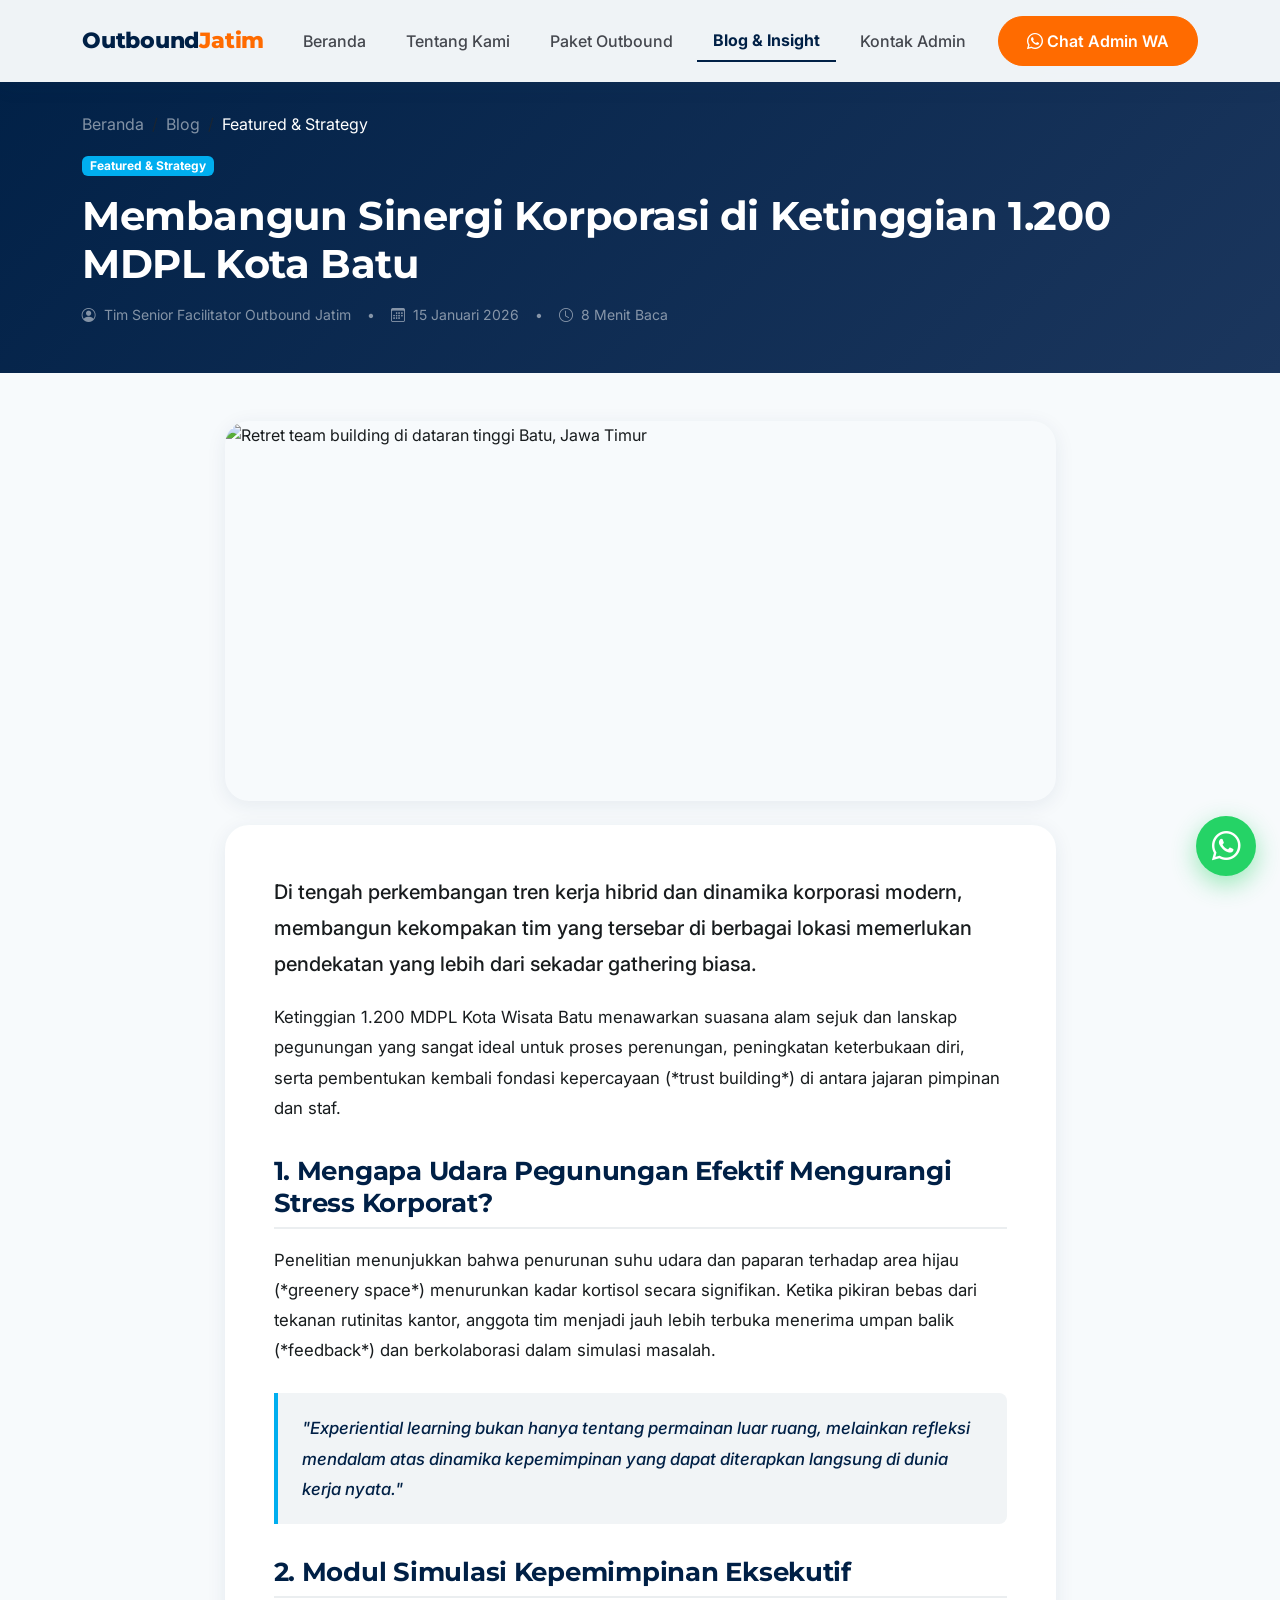
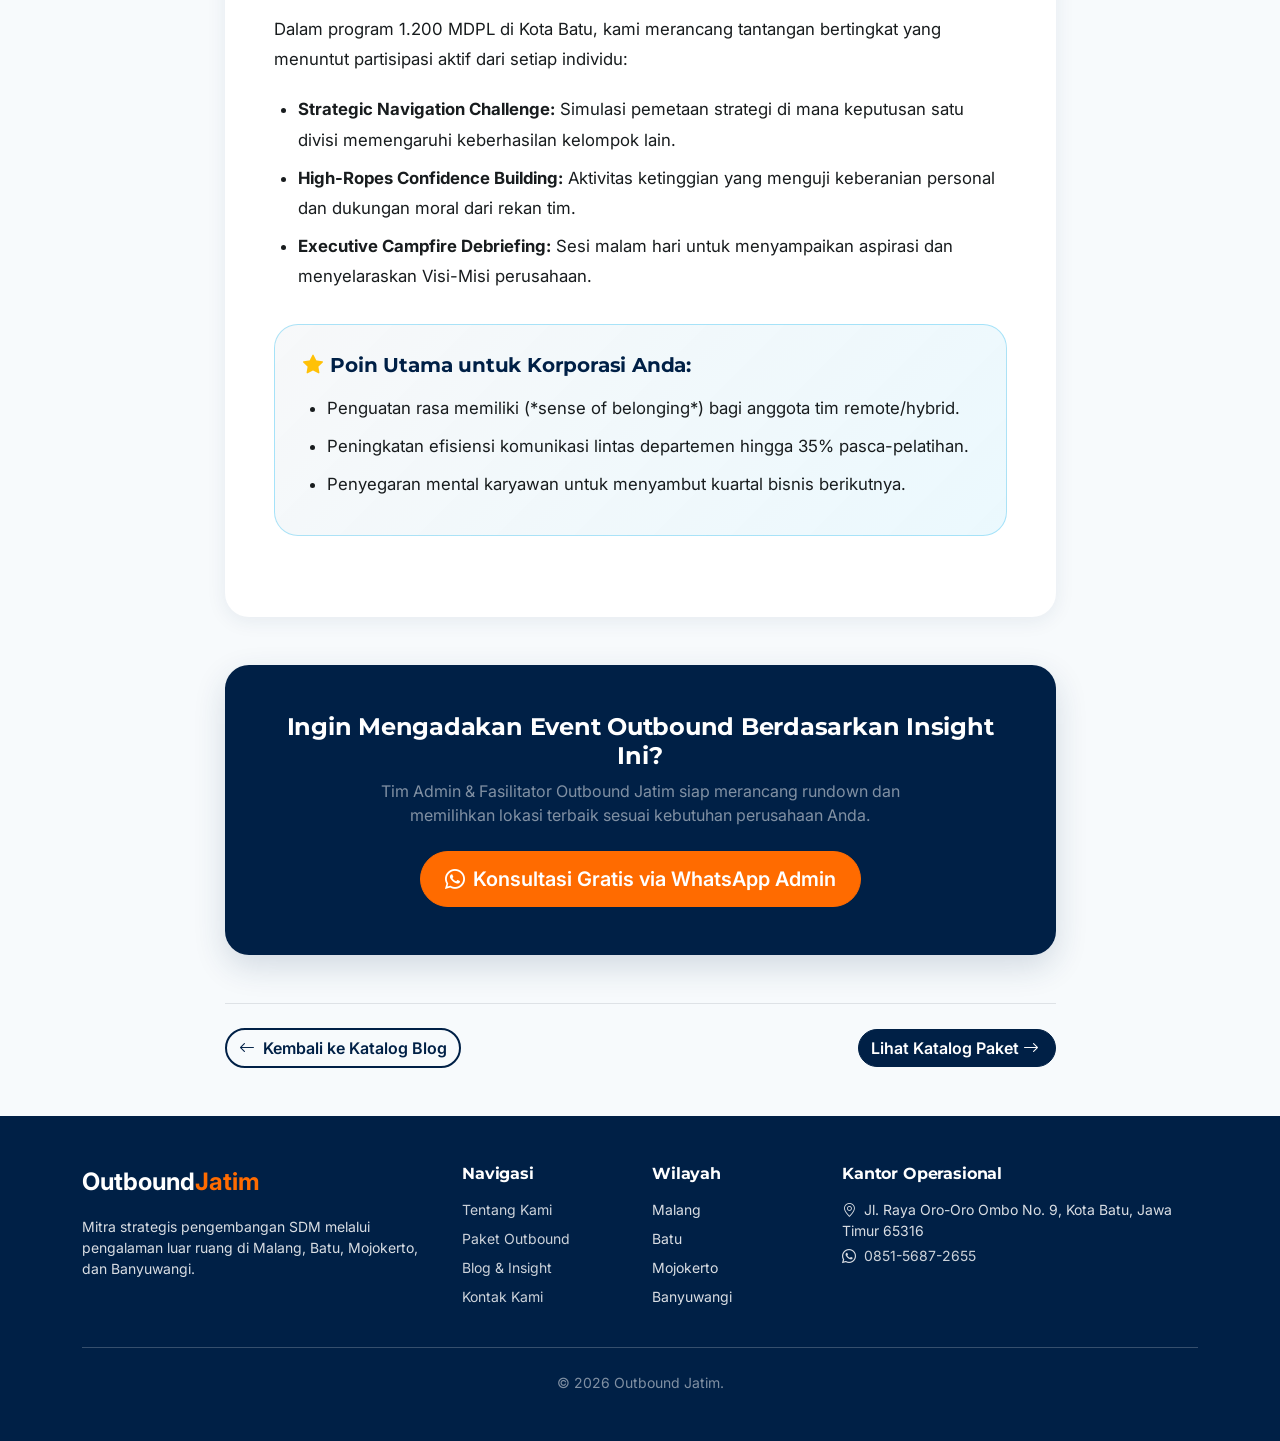
==== blog-detail.html @ 8d442c15 "outbound jatim" ====
<!DOCTYPE html>
<html lang="id">
<head>
<meta charset="UTF-8" />
<meta name="viewport" content="width=device-width, initial-scale=1.0" />
<title id="pageTitle">Detail Artikel - Outbound Jatim</title>
<meta name="description" id="pageDesc" content="Baca artikel lengkap seputar outbound, team building, dan rekomendasi lokasi terbaik dari Outbound Jatim." />
<meta name="robots" content="index, follow" />

<link rel="preconnect" href="https://fonts.googleapis.com" />
<link rel="preconnect" href="https://fonts.gstatic.com" crossorigin />
<link href="https://fonts.googleapis.com/css2?family=Montserrat:wght@600;700;800&family=Inter:wght@400;500;600;700&display=swap" rel="stylesheet" />
<link rel="stylesheet" href="https://cdn.jsdelivr.net/npm/bootstrap@5.3.3/dist/css/bootstrap.min.css" />
<link rel="stylesheet" href="https://cdn.jsdelivr.net/npm/bootstrap-icons@1.11.3/font/bootstrap-icons.css" />
<link rel="stylesheet" href="assets/css/style.css" />
</head>
<body>
<a class="skip-link" href="#main-content">Langsung ke konten utama</a>

<!-- ============ NAVBAR ============ -->
<nav class="navbar navbar-expand-lg navbar-oj fixed-top py-3">
  <div class="container">
    <a class="navbar-brand" href="index.html">Outbound<span>Jatim</span></a>
    <button class="navbar-toggler border-0" type="button" data-bs-toggle="collapse" data-bs-target="#navMain" aria-controls="navMain" aria-expanded="false" aria-label="Buka menu navigasi">
      <i class="bi bi-list fs-2 text-navy"></i>
    </button>
    <div class="collapse navbar-collapse" id="navMain">
      <ul class="navbar-nav ms-auto align-items-lg-center gap-lg-2">
        <li class="nav-item"><a class="nav-link" href="index.html">Beranda</a></li>
        <li class="nav-item"><a class="nav-link" href="tentang.html">Tentang Kami</a></li>
        <li class="nav-item"><a class="nav-link" href="paket.html">Paket Outbound</a></li>
        <li class="nav-item"><a class="nav-link active" href="blog.html">Blog &amp; Insight</a></li>
        <li class="nav-item"><a class="nav-link" href="kontak.html">Kontak Admin</a></li>
        <li class="nav-item ms-lg-2 mt-2 mt-lg-0">
          <a class="btn btn-orange w-100" href="#" data-wa-message="Halo Admin Outbound Jatim, saya ingin booking paket outbound. Mohon informasinya.">
            <i class="bi bi-whatsapp me-1"></i>Chat Admin WA
          </a>
        </li>
      </ul>
    </div>
  </div>
</nav>

<main id="main-content">
  <!-- ============ ARTICLE HERO HEADER ============ -->
  <header class="hero-section pb-5" style="padding-top:7rem;">
    <div class="container">
      <nav aria-label="breadcrumb" class="mb-3">
        <ol class="breadcrumb mb-0">
          <li class="breadcrumb-item"><a href="index.html" class="text-white-50">Beranda</a></li>
          <li class="breadcrumb-item"><a href="blog.html" class="text-white-50">Blog</a></li>
          <li class="breadcrumb-item active text-white" aria-current="page" id="articleCategoryBreadcrumb">Insight</li>
        </ol>
      </nav>
      <span class="badge bg-sky text-white mb-3" id="articleCategoryBadge">Strategy</span>
      <h1 class="display-6 fw-bold text-white mb-3" id="articleTitle">Judul Artikel Loading...</h1>
      
      <div class="d-flex flex-wrap align-items-center gap-3 text-white-50 small">
        <span><i class="bi bi-person-circle me-1"></i> <span id="articleAuthor">Penulis</span></span>
        <span>&bull;</span>
        <span><i class="bi bi-calendar3 me-1"></i> <span id="articleDate">Tanggal</span></span>
        <span>&bull;</span>
        <span><i class="bi bi-clock me-1"></i> <span id="articleReadTime">Waktu Baca</span></span>
      </div>
    </div>
  </header>

  <!-- ============ ARTICLE CONTENT ============ -->
  <section class="py-5">
    <div class="container">
      <div class="row justify-content-center">
        <div class="col-lg-9">
          <!-- Featured Image -->
          <div class="rounded-card overflow-hidden shadow-navy mb-4" style="height: 380px;">
            <img class="w-100 h-100" style="object-fit:cover;" id="articleImage" src="" alt="" />
          </div>

          <!-- Main Article HTML -->
          <div class="blog-content card-oj p-4 p-md-5 mb-5" id="articleBody">
            <p class="text-center text-muted-custom">Memuat isi artikel...</p>
          </div>

          <!-- CTA Konsultasi Admin -->
          <div class="bg-navy text-white rounded-card p-4 p-md-5 mb-5 text-center shadow-navy-lg">
            <h3 class="fs-4 text-white mb-2">Ingin Mengadakan Event Outbound Berdasarkan Insight Ini?</h3>
            <p class="text-white-50 mx-auto mb-4" style="max-width: 36rem;">
              Tim Admin &amp; Fasilitator Outbound Jatim siap merancang rundown dan memilihkan lokasi terbaik sesuai kebutuhan perusahaan Anda.
            </p>
            <a class="btn btn-orange btn-lg px-4" href="#" id="waArticleCta" data-wa-message="Halo Admin Outbound Jatim, saya baru selesai membaca artikel blog dan tertarik ingin konsultasi program outbound.">
              <i class="bi bi-whatsapp me-2"></i>Konsultasi Gratis via WhatsApp Admin
            </a>
          </div>

          <!-- Navigation Back -->
          <div class="d-flex justify-content-between align-items-center border-top pt-4">
            <a href="blog.html" class="btn btn-outline-navy-pill"><i class="bi bi-arrow-left me-1"></i> Kembali ke Katalog Blog</a>
            <a href="paket.html" class="btn btn-navy-solid">Lihat Katalog Paket <i class="bi bi-arrow-right me-1"></i></a>
          </div>
        </div>
      </div>
    </div>
  </section>
</main>

<!-- ============ FOOTER ============ -->
<footer class="footer-oj py-5">
  <div class="container">
    <div class="row g-4">
      <div class="col-lg-4">
        <div class="fw-bold fs-4 text-white mb-3">Outbound<span class="text-orange">Jatim</span></div>
        <p class="small">Mitra strategis pengembangan SDM melalui pengalaman luar ruang di Malang, Batu, Mojokerto, dan Banyuwangi.</p>
      </div>
      <div class="col-6 col-lg-2">
        <h4 class="mb-3">Navigasi</h4>
        <ul class="list-unstyled small">
          <li class="mb-2"><a href="tentang.html">Tentang Kami</a></li>
          <li class="mb-2"><a href="paket.html">Paket Outbound</a></li>
          <li class="mb-2"><a href="blog.html">Blog &amp; Insight</a></li>
          <li class="mb-2"><a href="kontak.html">Kontak Kami</a></li>
        </ul>
      </div>
      <div class="col-6 col-lg-2">
        <h4 class="mb-3">Wilayah</h4>
        <ul class="list-unstyled small">
          <li class="mb-2">Malang</li>
          <li class="mb-2">Batu</li>
          <li class="mb-2">Mojokerto</li>
          <li class="mb-2">Banyuwangi</li>
        </ul>
      </div>
      <div class="col-lg-4">
        <h4 class="mb-3">Kantor Operasional</h4>
        <p class="small mb-1"><i class="bi bi-geo-alt me-2"></i>Jl. Raya Oro-Oro Ombo No. 9, Kota Batu, Jawa Timur 65316</p>
        <p class="small mb-1"><i class="bi bi-whatsapp me-2"></i><a href="#" data-wa-message="Halo Admin Outbound Jatim, saya ingin bertanya.">0851-5687-2655</a></p>
      </div>
    </div>
    <hr class="border-white-50 my-4" />
    <p class="small text-center text-white-50 mb-0">&copy; <span class="current-year">2026</span> Outbound Jatim.</p>
  </div>
</footer>

<a class="wa-float" href="#" data-wa-message="Halo Admin Outbound Jatim, saya ingin bertanya tentang artikel." aria-label="Chat via WhatsApp">
  <i class="bi bi-whatsapp"></i>
</a>

<script src="https://cdn.jsdelivr.net/npm/bootstrap@5.3.3/dist/js/bootstrap.bundle.min.js"></script>
<script src="assets/js/main.js"></script>
<script src="assets/js/blog.js"></script>
<script>
  document.addEventListener("DOMContentLoaded", function () {
    const urlParams = new URLSearchParams(window.location.search);
    const articleId = urlParams.get("id") || "batu-1200mdpl";
    const article = getBlogById(articleId);

    if (article) {
      document.title = article.title + " - Outbound Jatim";
      document.getElementById("pageTitle").textContent = article.title + " - Outbound Jatim";
      document.getElementById("articleTitle").textContent = article.title;
      document.getElementById("articleCategoryBadge").textContent = article.category;
      document.getElementById("articleCategoryBreadcrumb").textContent = article.category;
      document.getElementById("articleAuthor").textContent = article.author;
      document.getElementById("articleDate").textContent = article.date;
      document.getElementById("articleReadTime").textContent = article.readTime;
      
      const imgEl = document.getElementById("articleImage");
      imgEl.src = article.image;
      imgEl.alt = article.alt || article.title;

      document.getElementById("articleBody").innerHTML = article.content;

      const waMsg = "Halo Admin Outbound Jatim, saya membaca artikel '" + article.title + "' dan ingin berkonsultasi seputar program outbound.";
      const waBtn = document.getElementById("waArticleCta");
      if (waBtn) {
        waBtn.setAttribute("href", waLink(waMsg));
        waBtn.setAttribute("target", "_blank");
      }
    }
  });
</script>
</body>
</html>
---- assets/css/style.css ----
/* =========================================================
   Outbound Jatim — Shared Stylesheet
   Design tokens derived from the provided design system:
   Navy (#002046), Sky Blue (#00AEEF), Safety Orange (#FF6B00)
   ========================================================= */

:root {
  --color-primary: #002046;
  --color-primary-container: #1b365d;
  --color-on-primary: #ffffff;
  --color-secondary: #555f71;
  --color-sky-blue: #00aeef;
  --color-safety-orange: #ff6b00;
  --color-safety-orange-dark: #e05f00;

  --color-surface: #f7fafc;
  --color-surface-container-lowest: #ffffff;
  --color-surface-container-low: #f1f4f6;
  --color-surface-container: #ebeef0;
  --color-surface-container-high: #e5e9eb;

  --color-on-surface: #181c1e;
  --color-on-surface-variant: #44474e;
  --color-outline-variant: #c4c6cf;

  --shadow-navy: 0px 4px 20px rgba(27, 54, 93, 0.08);
  --shadow-navy-lg: 0px 12px 32px rgba(27, 54, 93, 0.16);

  --radius-card: 1.5rem;      /* 24px */
  --radius-control: 0.5rem;   /* 8px */

  --font-heading: "Montserrat", sans-serif;
  --font-body: "Inter", sans-serif;
}

html {
  scroll-behavior: smooth;
}

body {
  font-family: var(--font-body);
  background-color: var(--color-surface);
  color: var(--color-on-surface);
}

h1, h2, h3, h4, h5, h6,
.font-heading {
  font-family: var(--font-heading);
  font-weight: 700;
  color: var(--color-primary);
  letter-spacing: -0.01em;
}

a {
  text-decoration: none;
}

.text-orange { color: var(--color-safety-orange) !important; }
.text-sky { color: var(--color-sky-blue) !important; }
.text-navy { color: var(--color-primary) !important; }
.text-muted-custom { color: var(--color-on-surface-variant) !important; }

.bg-navy { background-color: var(--color-primary) !important; }
.bg-navy-container { background-color: var(--color-primary-container) !important; }
.bg-sky { background-color: var(--color-sky-blue) !important; }
.bg-orange { background-color: var(--color-safety-orange) !important; }
.bg-surface-low { background-color: var(--color-surface-container-low) !important; }
.bg-surface-container { background-color: var(--color-surface-container) !important; }

/* ---------- Navbar ---------- */
.navbar-oj {
  background-color: rgba(247, 250, 252, 0.97);
  backdrop-filter: blur(10px);
  box-shadow: var(--shadow-navy);
  transition: padding 0.25s ease;
}

.navbar-oj .navbar-brand {
  font-family: var(--font-heading);
  font-weight: 800;
  color: var(--color-primary) !important;
  font-size: 1.4rem;
  letter-spacing: -0.01em;
}
.navbar-oj .navbar-brand span {
  color: var(--color-safety-orange);
}

.navbar-oj .nav-link {
  font-weight: 500;
  color: var(--color-on-surface-variant) !important;
  padding: 0.5rem 1rem !important;
}
.navbar-oj .nav-link.active,
.navbar-oj .nav-link:hover {
  color: var(--color-primary) !important;
}
.navbar-oj .nav-link.active {
  font-weight: 700;
  border-bottom: 2px solid var(--color-primary);
}

/* ---------- Buttons ---------- */
.btn-orange {
  background-color: var(--color-safety-orange);
  border-color: var(--color-safety-orange);
  color: #fff;
  font-weight: 600;
  border-radius: 50px;
  padding: 0.75rem 1.75rem;
  transition: all .2s ease;
}
.btn-orange:hover, .btn-orange:focus {
  background-color: var(--color-safety-orange-dark);
  border-color: var(--color-safety-orange-dark);
  color: #fff;
  transform: translateY(-2px);
  box-shadow: 0 8px 20px rgba(255, 107, 0, 0.3);
}

.btn-navy-outline {
  background-color: transparent;
  border: 1.5px solid rgba(255,255,255,0.5);
  color: #fff;
  font-weight: 600;
  border-radius: 50px;
  padding: 0.75rem 1.75rem;
  transition: all .2s ease;
}
.btn-navy-outline:hover {
  background-color: #fff;
  color: var(--color-primary);
  border-color: #fff;
}

.btn-navy-solid {
  background-color: var(--color-primary);
  border-color: var(--color-primary);
  color: #fff;
  font-weight: 600;
  border-radius: 50px;
  transition: all .2s ease;
}
.btn-navy-solid:hover {
  background-color: var(--color-sky-blue);
  border-color: var(--color-sky-blue);
  color: #fff;
}

.btn-outline-navy-pill {
  border: 2px solid var(--color-primary);
  color: var(--color-primary);
  border-radius: 50px;
  font-weight: 600;
  background: transparent;
  transition: all .2s ease;
}
.btn-outline-navy-pill:hover {
  background: var(--color-primary);
  color: #fff;
}

.btn-pill {
  border-radius: 50px;
  font-weight: 600;
  padding: 0.6rem 1.4rem;
  border: 1px solid var(--color-outline-variant);
  background: #fff;
  color: var(--color-on-surface-variant);
  transition: all .2s ease;
}
.btn-pill:hover {
  border-color: var(--color-primary);
  color: var(--color-primary);
}
.btn-pill.active {
  background: var(--color-primary);
  border-color: var(--color-primary);
  color: #fff;
}

/* ---------- Hero ---------- */
.hero-section {
  background: linear-gradient(135deg, var(--color-primary) 0%, var(--color-primary-container) 100%);
  color: #fff;
  padding-top: 7.5rem;
  padding-bottom: 5rem;
  position: relative;
  overflow: hidden;
}

.hero-badge {
  background-color: var(--color-sky-blue);
  color: #fff;
  font-size: 0.8rem;
  font-weight: 700;
  letter-spacing: 0.04em;
  padding: 0.4rem 1rem;
  border-radius: 50px;
  display: inline-block;
  text-transform: uppercase;
}

.hero-image-wrap {
  border-radius: var(--radius-card);
  overflow: hidden;
  box-shadow: var(--shadow-navy-lg);
  transform: rotate(2deg);
}
.hero-image-wrap img {
  width: 100%;
  height: 26rem;
  object-fit: cover;
}

.hero-floating-card {
  background: #fff;
  color: var(--color-primary);
  border-radius: var(--radius-card);
  box-shadow: var(--shadow-navy-lg);
  padding: 1.25rem 1.5rem;
  max-width: 280px;
}

/* ---------- Cards ---------- */
.card-oj {
  background: #fff;
  border-radius: var(--radius-card);
  box-shadow: var(--shadow-navy);
  border: 1px solid transparent;
  overflow: hidden;
  transition: transform .25s ease, box-shadow .25s ease, border-color .25s ease;
}
.card-oj:hover {
  transform: translateY(-8px);
  box-shadow: var(--shadow-navy-lg);
  border-color: rgba(0, 174, 239, 0.25);
}
.card-oj img {
  transition: transform .5s ease;
}
.card-oj:hover img {
  transform: scale(1.08);
}

.badge-region {
  background-color: var(--color-sky-blue);
  color: #fff;
  font-weight: 700;
  border-radius: 50px;
  padding: 0.35rem 0.9rem;
  font-size: 0.75rem;
  letter-spacing: 0.03em;
  text-transform: uppercase;
}
.badge-hot {
  background-color: var(--color-safety-orange);
  color: #fff;
  font-weight: 700;
  border-radius: 50px;
  padding: 0.35rem 0.9rem;
  font-size: 0.75rem;
  letter-spacing: 0.03em;
  text-transform: uppercase;
}
.badge-category {
  background-color: var(--color-surface-container);
  color: var(--color-primary);
  font-weight: 600;
  border-radius: 50px;
  padding: 0.25rem 0.75rem;
  font-size: 0.72rem;
}

/* ---------- Sections ---------- */
.section-title-divider {
  height: 2px;
  flex-grow: 1;
  background-color: var(--color-sky-blue);
  border-radius: 50px;
}

.section-eyebrow {
  font-weight: 700;
  font-size: 0.8rem;
  letter-spacing: 0.08em;
  text-transform: uppercase;
  color: var(--color-sky-blue);
}

/* ---------- WhatsApp Floating Button ---------- */
.wa-float {
  position: fixed;
  bottom: 24px;
  right: 24px;
  z-index: 1050;
  background-color: #25d366;
  color: #fff;
  width: 60px;
  height: 60px;
  border-radius: 50%;
  display: flex;
  align-items: center;
  justify-content: center;
  font-size: 1.8rem;
  box-shadow: 0 8px 24px rgba(37, 211, 102, 0.45);
  animation: wa-pulse 2.4s infinite;
}
.wa-float:hover { color: #fff; transform: scale(1.06); }

@keyframes wa-pulse {
  0% { box-shadow: 0 0 0 0 rgba(37, 211, 102, 0.55); }
  70% { box-shadow: 0 0 0 14px rgba(37, 211, 102, 0); }
  100% { box-shadow: 0 0 0 0 rgba(37, 211, 102, 0); }
}

/* ---------- Footer ---------- */
.footer-oj {
  background-color: var(--color-primary);
  color: rgba(255,255,255,0.85);
}
.footer-oj a {
  color: rgba(255,255,255,0.8);
}
.footer-oj a:hover {
  color: var(--color-sky-blue);
}
.footer-oj h4 {
  color: #fff;
  font-size: 1rem;
}

/* ---------- Filter selector (Paket page) ---------- */
.filter-panel {
  background: #fff;
  border-radius: var(--radius-card);
  box-shadow: var(--shadow-navy);
  padding: 2rem;
}
.filter-step-label {
  font-family: var(--font-heading);
  font-weight: 700;
  color: var(--color-primary);
  display: flex;
  align-items: center;
  gap: 0.6rem;
  margin-bottom: 1rem;
}
.filter-step-number {
  background: var(--color-primary);
  color: #fff;
  width: 28px;
  height: 28px;
  border-radius: 50%;
  display: inline-flex;
  align-items: center;
  justify-content: center;
  font-size: 0.85rem;
}

.region-note {
  font-size: 0.85rem;
  color: var(--color-on-surface-variant);
  font-style: italic;
}

/* ---------- Misc ---------- */
.rounded-card { border-radius: var(--radius-card); }
.shadow-navy { box-shadow: var(--shadow-navy); }
.shadow-navy-lg { box-shadow: var(--shadow-navy-lg); }

.form-control-oj {
  background-color: var(--color-surface-container-low);
  border: 1px solid var(--color-outline-variant);
  border-radius: var(--radius-control);
  padding: 0.75rem 1rem;
}
.form-control-oj:focus {
  border-color: var(--color-sky-blue);
  box-shadow: 0 0 0 0.2rem rgba(0, 174, 239, 0.2);
}

.testimonial-card {
  background: #fff;
  border-radius: var(--radius-card);
  box-shadow: var(--shadow-navy);
  padding: 2rem;
  height: 100%;
}

.stat-box {
  text-align: center;
}
.stat-box .stat-number {
  font-family: var(--font-heading);
  font-weight: 800;
  font-size: 2.25rem;
  color: var(--color-primary);
}

/* ---------- Admin Contact Cards ---------- */
.admin-card {
  background: #ffffff;
  border-radius: var(--radius-card);
  box-shadow: var(--shadow-navy);
  border: 1px solid rgba(0, 32, 70, 0.08);
  transition: all 0.3s ease;
  height: 100%;
  display: flex;
  flex-direction: column;
}
.admin-card:hover {
  transform: translateY(-6px);
  box-shadow: var(--shadow-navy-lg);
  border-color: var(--color-sky-blue);
}
.admin-avatar-box {
  width: 64px;
  height: 64px;
  border-radius: 16px;
  background: linear-gradient(135deg, var(--color-primary) 0%, var(--color-primary-container) 100%);
  color: var(--color-sky-blue);
  display: flex;
  align-items: center;
  justify-content: center;
  font-size: 1.75rem;
  flex-shrink: 0;
}
.admin-status-online {
  display: inline-flex;
  align-items: center;
  gap: 0.4rem;
  font-size: 0.78rem;
  font-weight: 600;
  color: #10b981;
  background: rgba(16, 185, 129, 0.1);
  padding: 0.25rem 0.75rem;
  border-radius: 50px;
}
.admin-status-dot {
  width: 8px;
  height: 8px;
  background-color: #10b981;
  border-radius: 50%;
  box-shadow: 0 0 0 3px rgba(16, 185, 129, 0.25);
  animation: wa-pulse 2s infinite;
}

/* ---------- Blog & Article Styles ---------- */
.blog-content {
  font-size: 1.05rem;
  line-height: 1.8;
  color: var(--color-on-surface);
}
.blog-content h2 {
  font-size: 1.65rem;
  margin-top: 2rem;
  margin-bottom: 1rem;
  padding-bottom: 0.5rem;
  border-bottom: 2px solid var(--color-surface-container);
}
.blog-content h3 {
  font-size: 1.3rem;
  margin-top: 1.5rem;
  margin-bottom: 0.75rem;
}
.blog-content p {
  margin-bottom: 1.25rem;
}
.blog-content ul, .blog-content ol {
  margin-bottom: 1.5rem;
  padding-left: 1.5rem;
}
.blog-content li {
  margin-bottom: 0.5rem;
}
.blog-quote {
  border-left: 4px solid var(--color-sky-blue);
  background-color: var(--color-surface-container-low);
  padding: 1.25rem 1.5rem;
  border-radius: 0 var(--radius-control) var(--radius-control) 0;
  font-style: italic;
  font-weight: 500;
  margin: 1.75rem 0;
  color: var(--color-primary);
}
.takeaways-box {
  background: linear-gradient(135deg, rgba(0, 32, 70, 0.03) 0%, rgba(0, 174, 239, 0.08) 100%);
  border: 1px solid rgba(0, 174, 239, 0.3);
  border-radius: var(--radius-card);
  padding: 1.75rem;
  margin: 2rem 0;
}

/* ---------- Package Detail Styles ---------- */
.pkg-facility-card {
  background: #ffffff;
  border-radius: 1rem;
  padding: 1.25rem;
  box-shadow: var(--shadow-navy);
  border: 1px solid var(--color-surface-container);
  display: flex;
  align-items: center;
  gap: 1rem;
  height: 100%;
}
.pkg-facility-icon {
  width: 48px;
  height: 48px;
  border-radius: 12px;
  background: rgba(0, 174, 239, 0.1);
  color: var(--color-sky-blue);
  display: flex;
  align-items: center;
  justify-content: center;
  font-size: 1.4rem;
  flex-shrink: 0;
}
.rundown-timeline {
  position: relative;
  padding-left: 2rem;
}
.rundown-timeline::before {
  content: "";
  position: absolute;
  left: 9px;
  top: 8px;
  bottom: 8px;
  width: 2px;
  background: var(--color-surface-container-high);
}
.rundown-item {
  position: relative;
  margin-bottom: 1.5rem;
}
.rundown-item::before {
  content: "";
  position: absolute;
  left: -2rem;
  top: 6px;
  width: 20px;
  height: 20px;
  border-radius: 50%;
  background: var(--color-sky-blue);
  border: 4px solid #ffffff;
  box-shadow: 0 0 0 2px var(--color-sky-blue);
}

/* ---------- Card Buttons Fix ---------- */
.card-action-btns {
  display: grid;
  grid-template-columns: 1fr 1fr;
  gap: 0.5rem;
  margin-top: 1rem;
}
.btn-sm-custom {
  padding: 0.5rem 0.85rem;
  font-size: 0.85rem;
  border-radius: 50px;
  font-weight: 600;
  display: inline-flex;
  align-items: center;
  justify-content: center;
  gap: 0.35rem;
  white-space: nowrap;
}

@media (max-width: 767.98px) {
  .hero-section { padding-top: 6rem; padding-bottom: 3rem; text-align: center; }
  h1 { font-size: 2rem !important; line-height: 1.25 !important; }
  .card-action-btns { grid-template-columns: 1fr; }
}

/* Visually hidden but accessible skip link */
.skip-link {
  position: absolute;
  left: -9999px;
  top: auto;
  background: var(--color-primary);
  color: #fff;
  padding: 0.75rem 1.25rem;
  z-index: 2000;
  border-radius: 0 0 8px 0;
}
.skip-link:focus {
  left: 0;
  top: 0;
}
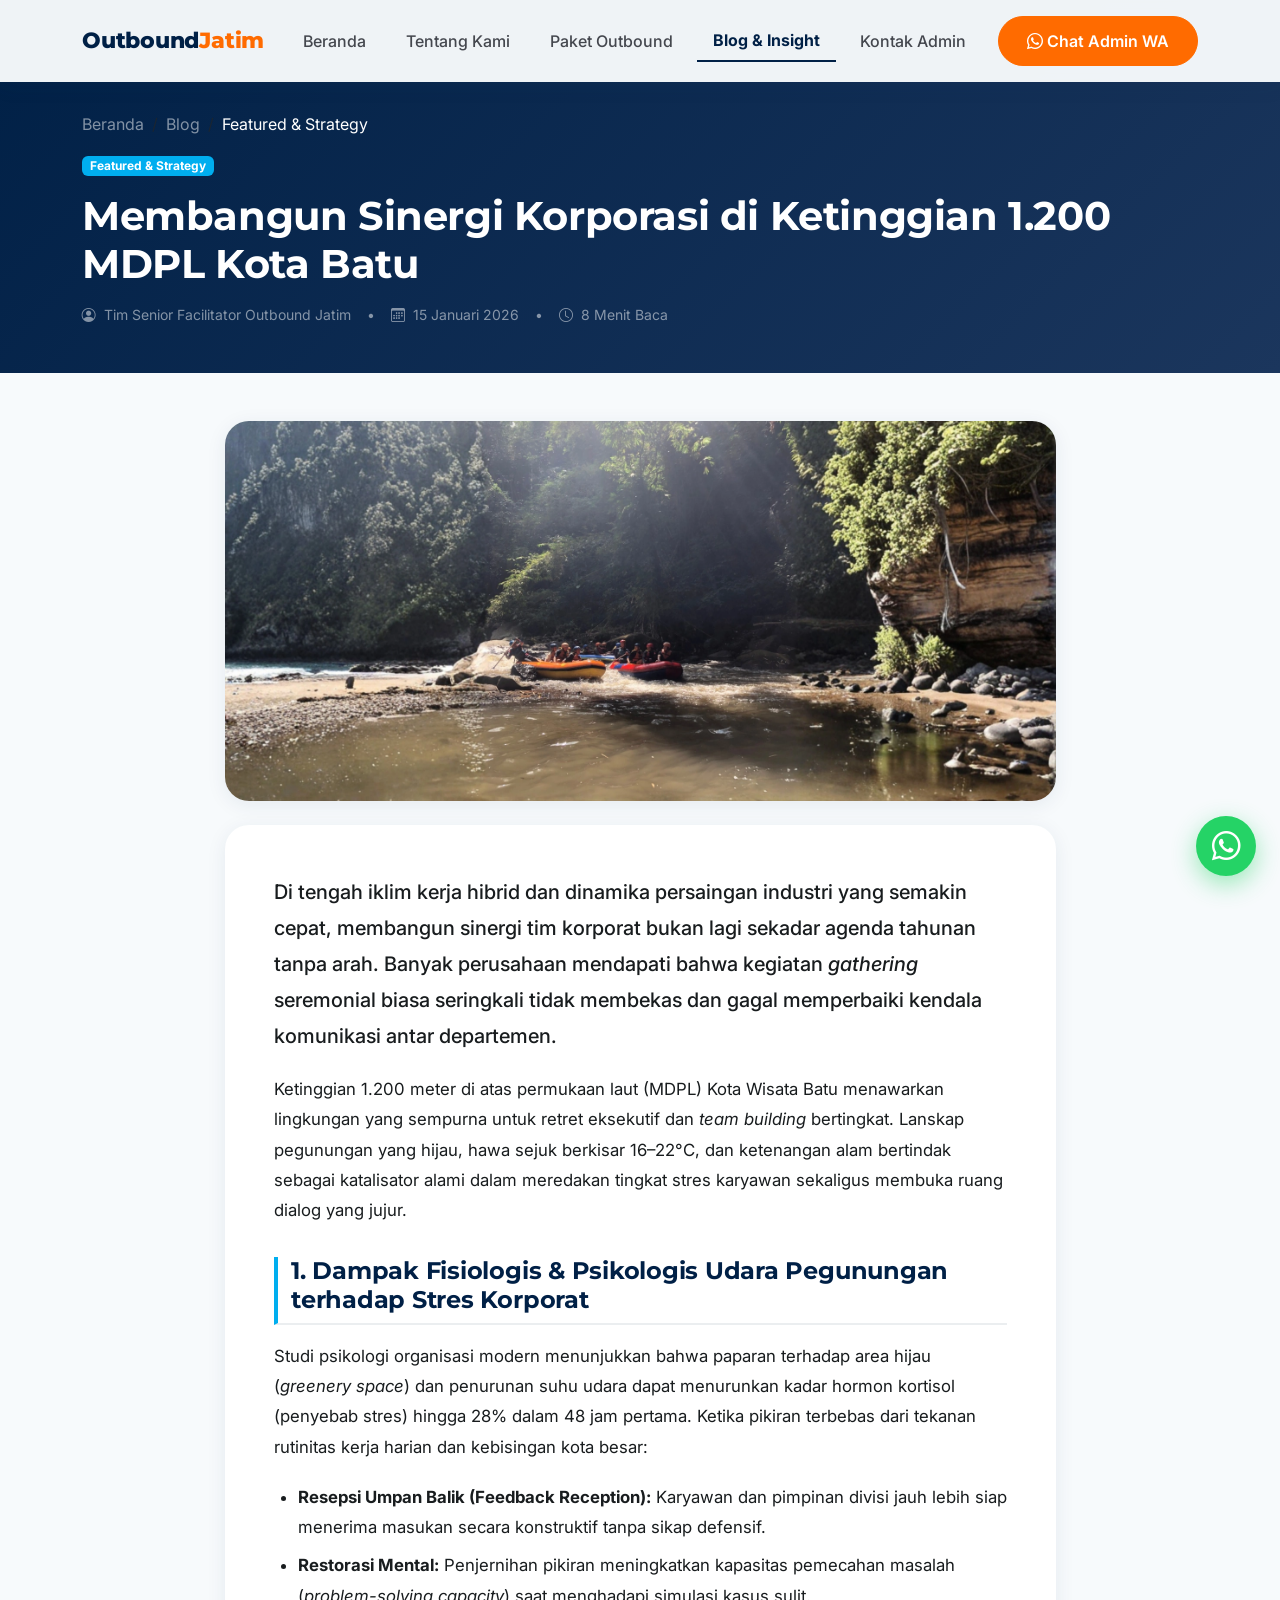
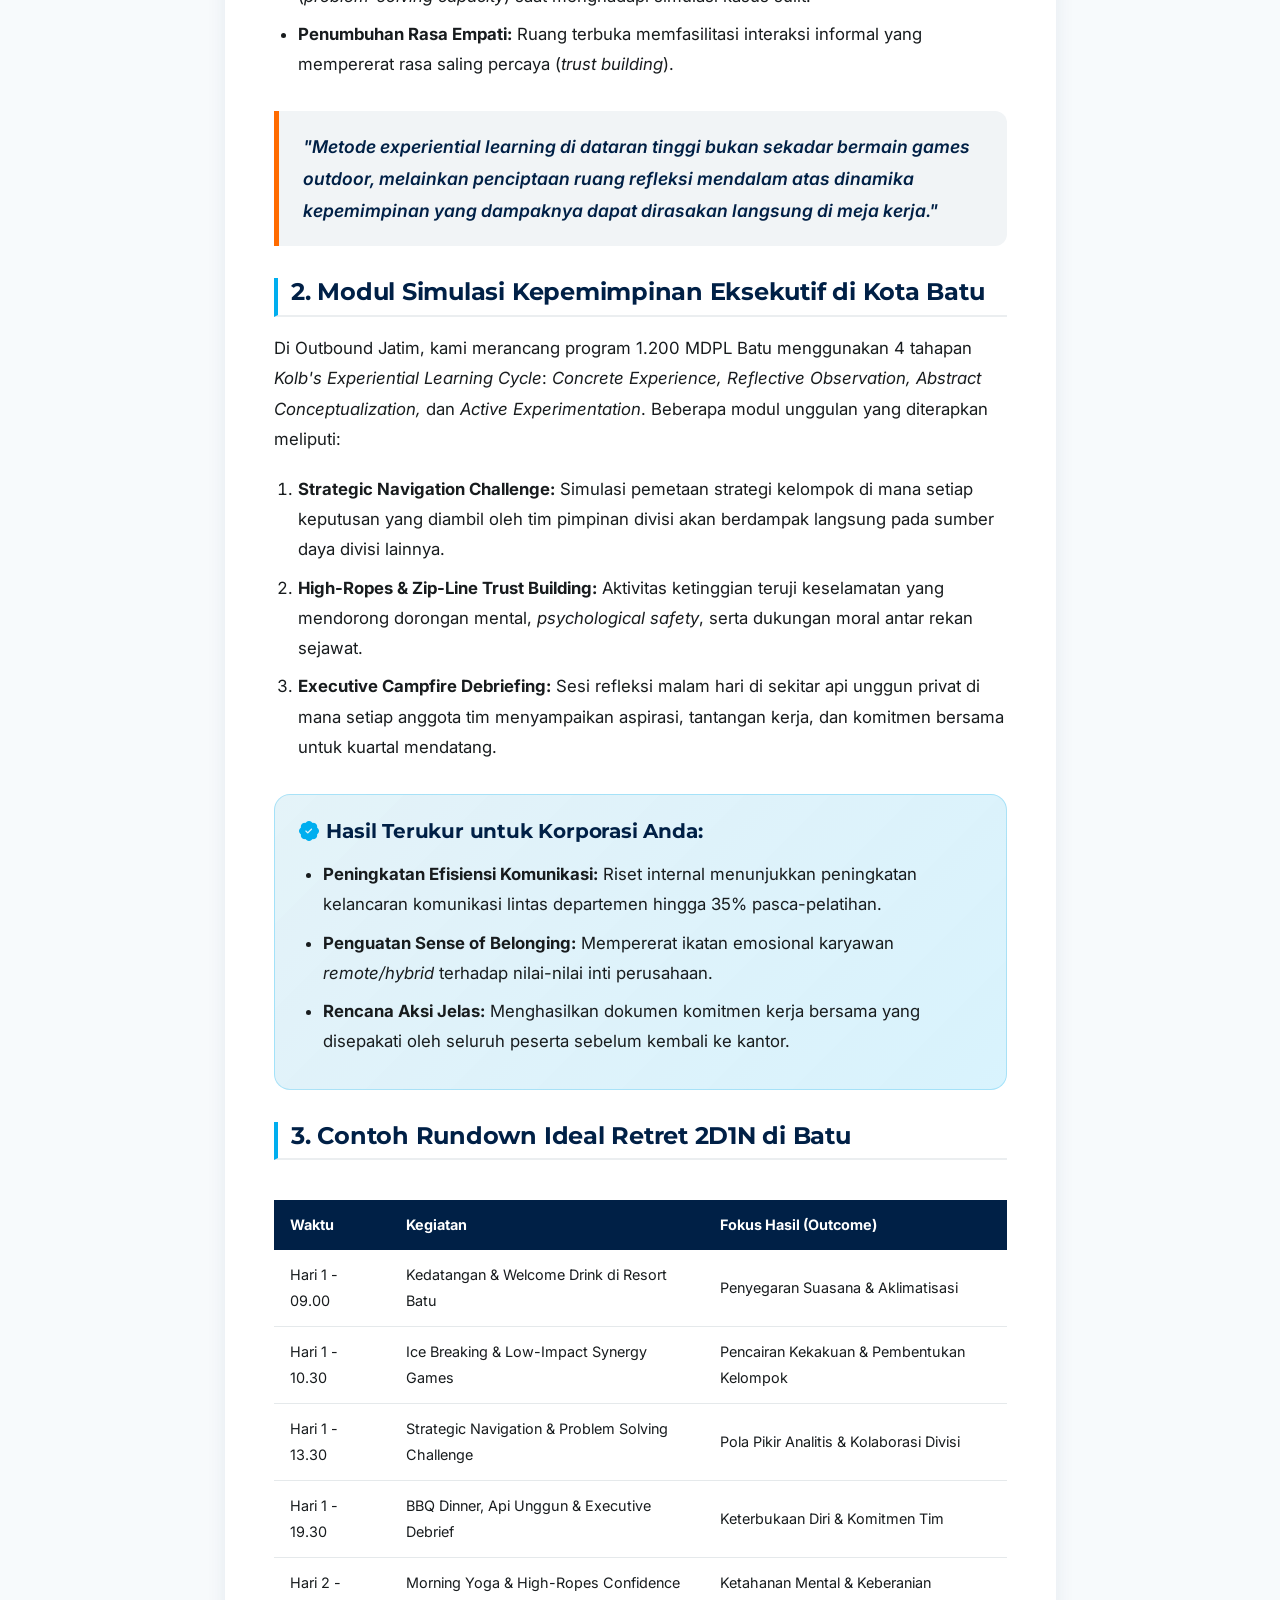
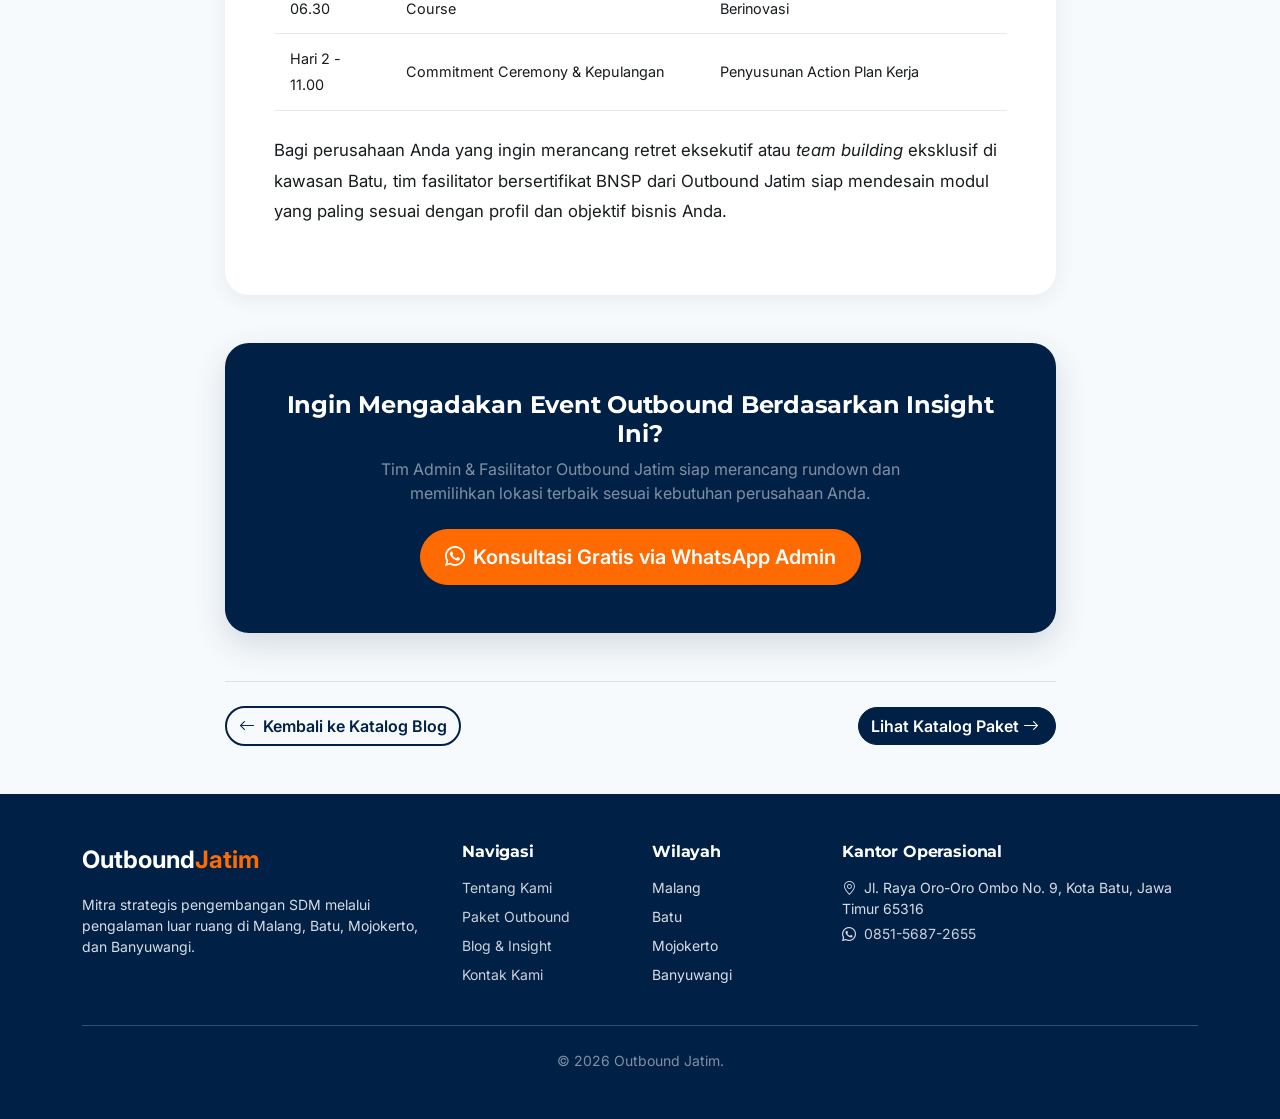
==== commit 66296c57: "perbaikan icon, blog dan gambar" ====
--- a/blog-detail.html
+++ b/blog-detail.html
@@ -9,9 +9,19 @@
 
 <link rel="preconnect" href="https://fonts.googleapis.com" />
 <link rel="preconnect" href="https://fonts.gstatic.com" crossorigin />
-<link href="https://fonts.googleapis.com/css2?family=Montserrat:wght@600;700;800&family=Inter:wght@400;500;600;700&display=swap" rel="stylesheet" />
+<link rel="preconnect" href="https://cdn.jsdelivr.net" />
+
+<!-- Non-render-blocking Google Fonts -->
+<link rel="preload" as="style" href="https://fonts.googleapis.com/css2?family=Montserrat:wght@600;700;800&family=Inter:wght@400;500;600;700&display=swap" />
+<link rel="stylesheet" href="https://fonts.googleapis.com/css2?family=Montserrat:wght@600;700;800&family=Inter:wght@400;500;600;700&display=swap" media="print" onload="this.media='all'" />
+<noscript><link rel="stylesheet" href="https://fonts.googleapis.com/css2?family=Montserrat:wght@600;700;800&family=Inter:wght@400;500;600;700&display=swap" /></noscript>
+
+<!-- Non-render-blocking Icons -->
+<link rel="stylesheet" href="https://cdn.jsdelivr.net/npm/bootstrap-icons@1.11.3/font/bootstrap-icons.min.css" media="print" onload="this.media='all'" />
+<noscript><link rel="stylesheet" href="https://cdn.jsdelivr.net/npm/bootstrap-icons@1.11.3/font/bootstrap-icons.min.css" /></noscript>
+
+<!-- Styles -->
 <link rel="stylesheet" href="https://cdn.jsdelivr.net/npm/bootstrap@5.3.3/dist/css/bootstrap.min.css" />
-<link rel="stylesheet" href="https://cdn.jsdelivr.net/npm/bootstrap-icons@1.11.3/font/bootstrap-icons.css" />
 <link rel="stylesheet" href="assets/css/style.css" />
 </head>
 <body>
@@ -143,9 +153,9 @@
   <i class="bi bi-whatsapp"></i>
 </a>
 
-<script src="https://cdn.jsdelivr.net/npm/bootstrap@5.3.3/dist/js/bootstrap.bundle.min.js"></script>
-<script src="assets/js/main.js"></script>
-<script src="assets/js/blog.js"></script>
+<script src="https://cdn.jsdelivr.net/npm/bootstrap@5.3.3/dist/js/bootstrap.bundle.min.js" defer></script>
+<script src="assets/js/main.js" defer></script>
+<script src="assets/js/blog.js" defer></script>
 <script>
   document.addEventListener("DOMContentLoaded", function () {
     const urlParams = new URLSearchParams(window.location.search);
--- a/assets/css/style.css
+++ b/assets/css/style.css
@@ -29,8 +29,8 @@
   --radius-card: 1.5rem;      /* 24px */
   --radius-control: 0.5rem;   /* 8px */
 
-  --font-heading: "Montserrat", sans-serif;
-  --font-body: "Inter", sans-serif;
+  --font-heading: "Montserrat", system-ui, -apple-system, BlinkMacSystemFont, "Segoe UI", Roboto, sans-serif;
+  --font-body: "Inter", system-ui, -apple-system, BlinkMacSystemFont, "Segoe UI", Roboto, sans-serif;
 }
 
 html {
@@ -565,8 +565,27 @@
   white-space: nowrap;
 }
 
+@media (max-width: 991.98px) {
+  .hero-floating-card {
+    position: relative !important;
+    bottom: auto !important;
+    left: auto !important;
+    margin: 1rem auto 0 auto !important;
+    transform: none !important;
+    max-width: 100% !important;
+    text-align: left;
+  }
+  .hero-image-wrap {
+    transform: none !important;
+  }
+  .hero-image-wrap img {
+    height: 18rem !important;
+  }
+}
+
 @media (max-width: 767.98px) {
   .hero-section { padding-top: 6rem; padding-bottom: 3rem; text-align: center; }
+  .hero-section .d-flex { justify-content: center; }
   h1 { font-size: 2rem !important; line-height: 1.25 !important; }
   .card-action-btns { grid-template-columns: 1fr; }
 }
@@ -587,3 +606,96 @@
   top: 0;
 }
 
+/* Custom Icon for Mountain (bi-mountain missing in Bootstrap Icons v1.11) */
+.bi-mountain::before {
+  content: "" !important;
+  font-family: inherit !important;
+  display: inline-block;
+  width: 1em;
+  height: 1em;
+  vertical-align: -0.125em;
+  background-color: currentColor;
+  mask: url("data:image/svg+xml,%3Csvg xmlns='http://www.w3.org/2000/svg' viewBox='0 0 16 16'%3E%3Cpath d='M8 1.5L1.2 13.8h13.6L8 1.5zm0 2.5L12.4 12H3.6L8 4z'/%3E%3Cpath d='M5 8.5L3.2 12h3.6L5 8.5z'/%3E%3C/svg%3E") no-repeat center / contain;
+  -webkit-mask: url("data:image/svg+xml,%3Csvg xmlns='http://www.w3.org/2000/svg' viewBox='0 0 16 16'%3E%3Cpath d='M8 1.5L1.2 13.8h13.6L8 1.5zm0 2.5L12.4 12H3.6L8 4z'/%3E%3Cpath d='M5 8.5L3.2 12h3.6L5 8.5z'/%3E%3C/svg%3E") no-repeat center / contain;
+}
+
+/* =========================================================
+   Blog & Article Formatting Styles
+   ========================================================= */
+.blog-content {
+  line-height: 1.8;
+  font-size: 1.05rem;
+  color: var(--color-on-surface);
+}
+
+.blog-content h2 {
+  font-size: 1.5rem;
+  margin-top: 2rem;
+  margin-bottom: 1rem;
+  color: var(--color-primary);
+  border-left: 4px solid var(--color-sky-blue);
+  padding-left: 0.85rem;
+}
+
+.blog-content h3 {
+  font-size: 1.25rem;
+  margin-top: 1.5rem;
+  margin-bottom: 0.75rem;
+  color: var(--color-primary);
+}
+
+.blog-content p {
+  margin-bottom: 1.25rem;
+}
+
+.blog-quote {
+  background-color: var(--color-surface-container-low);
+  border-left: 5px solid var(--color-safety-orange);
+  padding: 1.25rem 1.5rem;
+  margin: 2rem 0;
+  border-radius: 0 0.75rem 0.75rem 0;
+  font-style: italic;
+  font-size: 1.1rem;
+  color: var(--color-primary);
+  font-weight: 600;
+}
+
+.takeaways-box {
+  background-color: rgba(0, 174, 239, 0.08);
+  border: 1px solid rgba(0, 174, 239, 0.25);
+  border-radius: 1rem;
+  padding: 1.5rem;
+  margin: 2rem 0;
+}
+
+.takeaways-box h4 {
+  color: var(--color-primary);
+  font-weight: 700;
+}
+
+.blog-table {
+  width: 100%;
+  margin: 1.5rem 0;
+  border-collapse: collapse;
+}
+
+.blog-table th {
+  background-color: var(--color-primary);
+  color: #ffffff;
+  padding: 0.75rem 1rem;
+  font-size: 0.9rem;
+  text-align: left;
+}
+
+.blog-table td {
+  padding: 0.75rem 1rem;
+  border-bottom: 1px solid var(--color-surface-container-high);
+  font-size: 0.9rem;
+}
+
+.blog-table tr:nth-child(even) {
+  background-color: var(--color-surface-container-lowest);
+}
+
+
+
